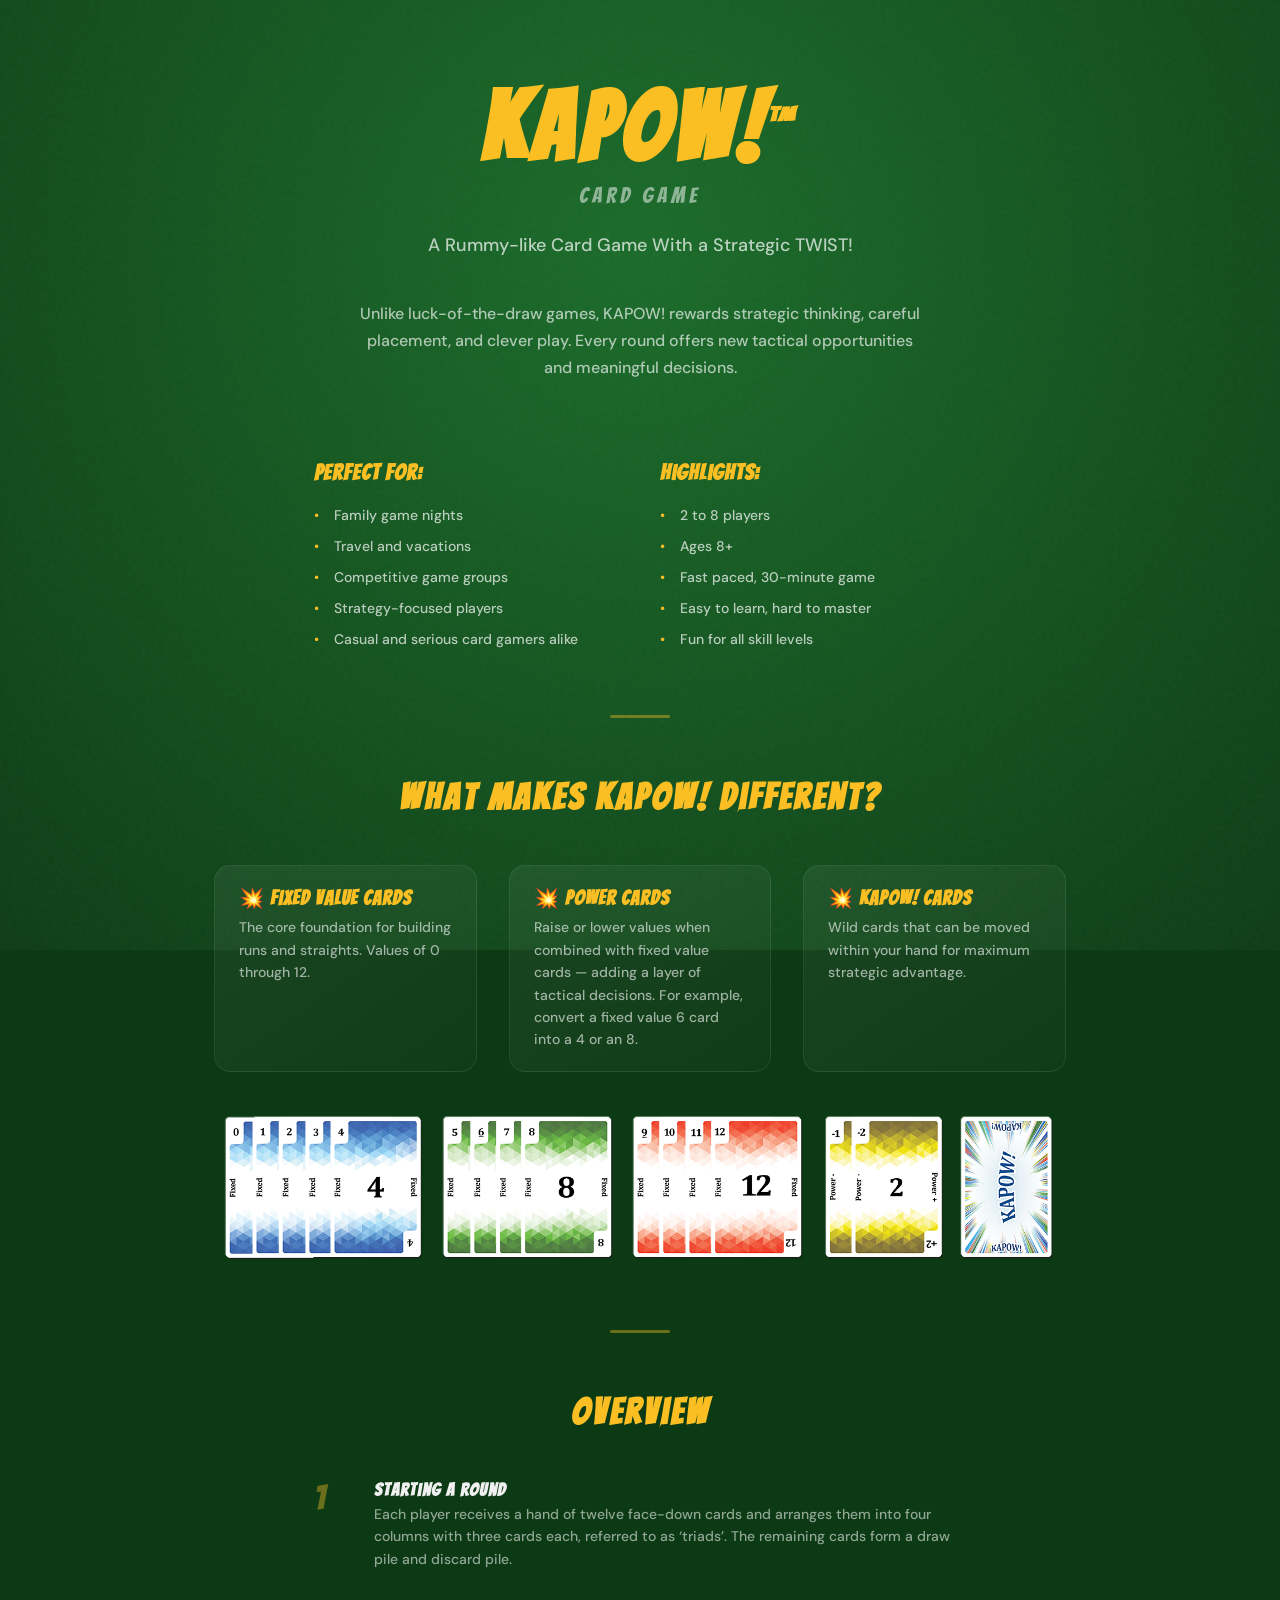
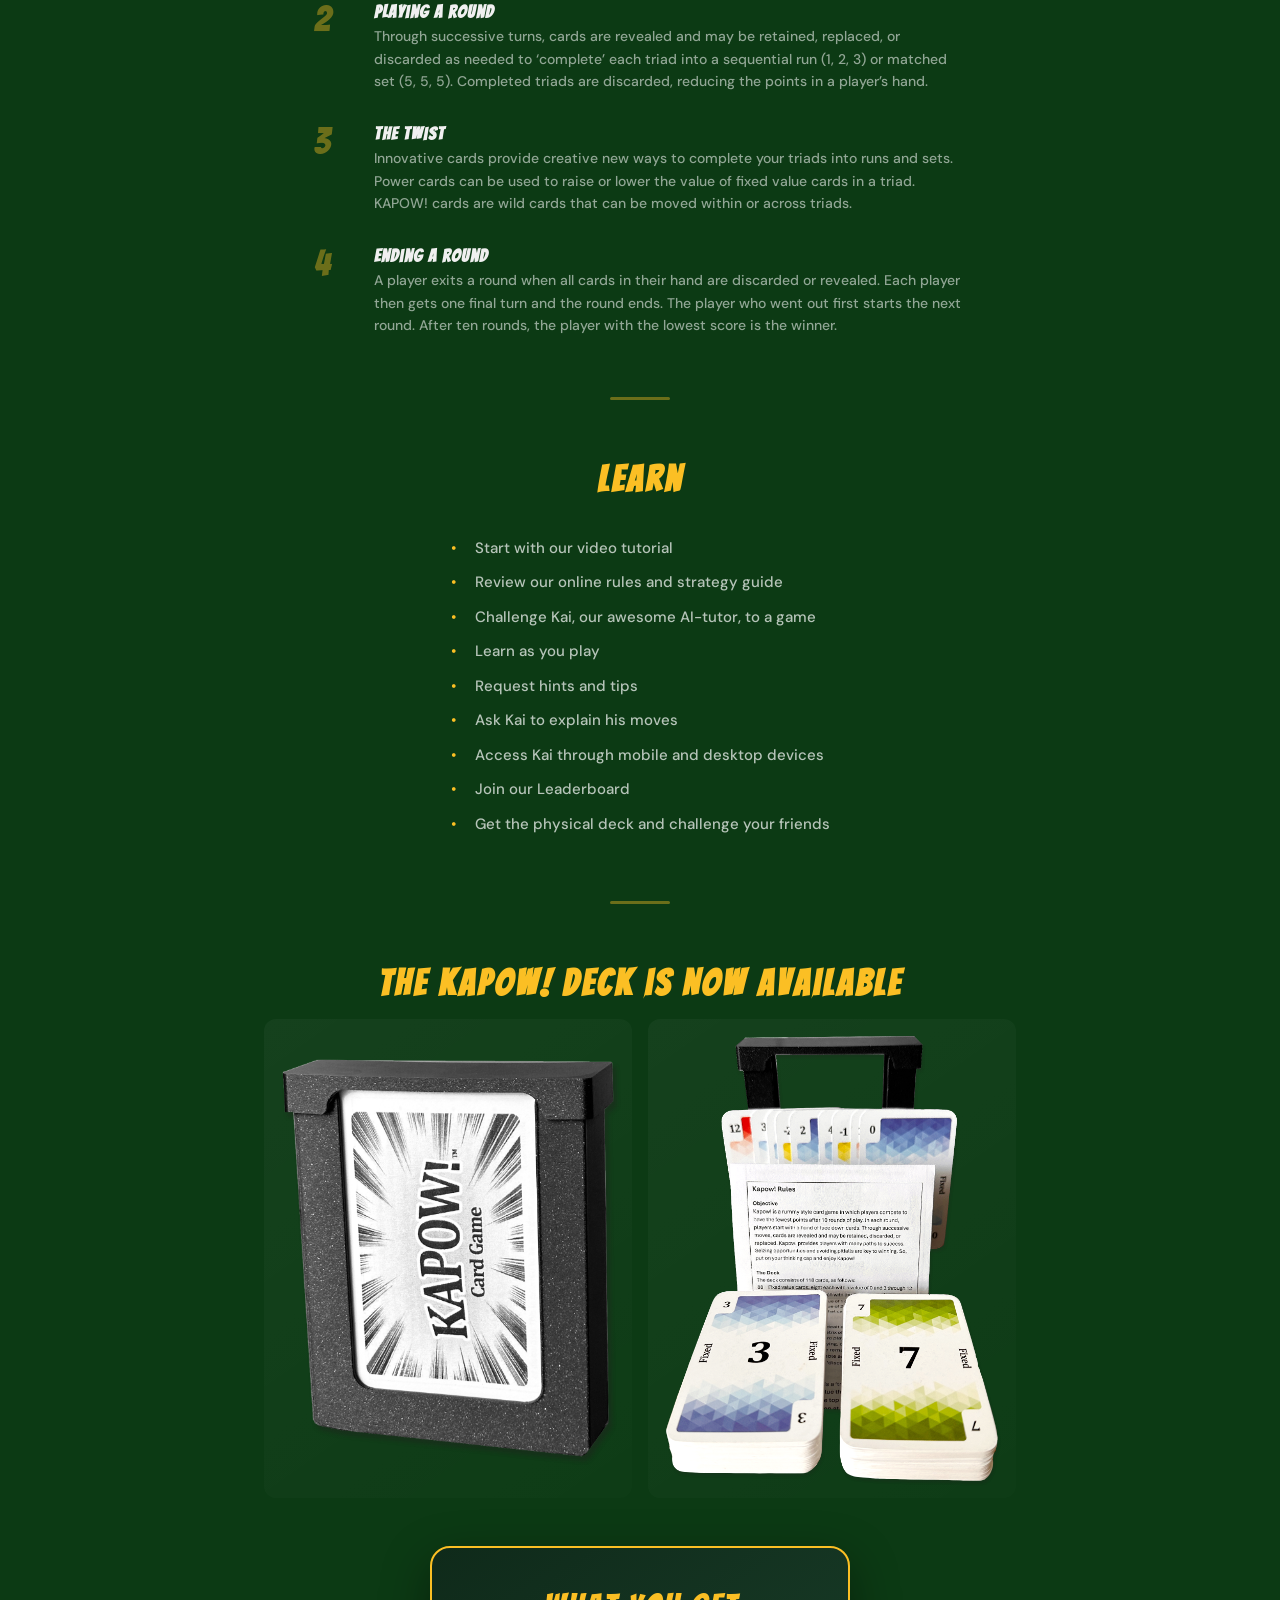
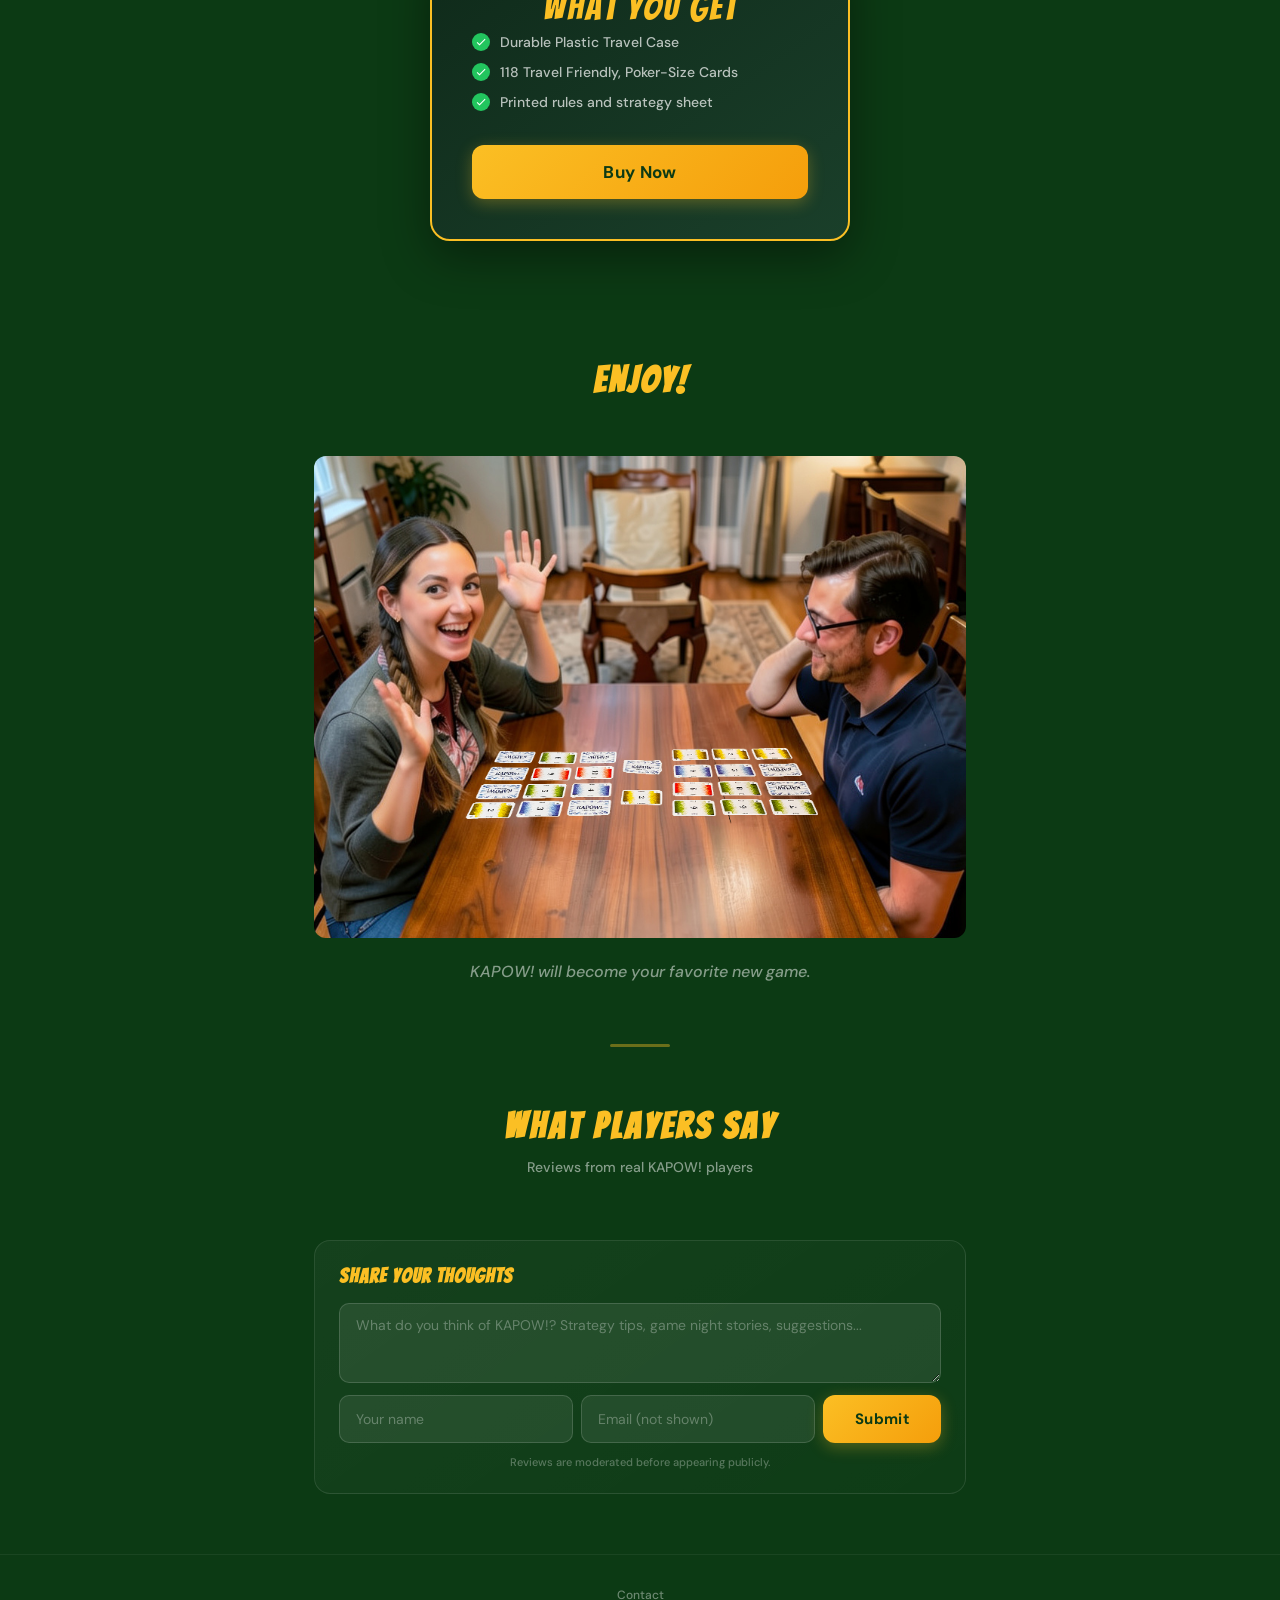
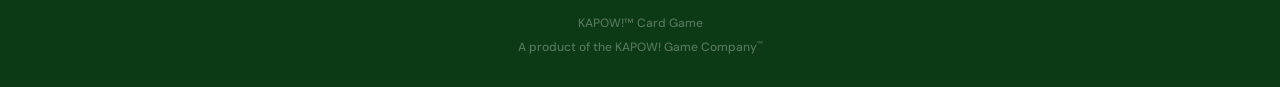
==== buy/index.html @ 752a6365 "update buy page: new content, product images, and layout Co-Authored-By: Claude Opus 4.6 <noreply@an" ====
<!DOCTYPE html>
<html lang="en">
<head>
  <meta charset="UTF-8">
  <meta name="viewport" content="width=device-width, initial-scale=1.0">
  <title>KAPOW! — Get the Card Game</title>

  <!-- Open Graph -->
  <meta property="og:title" content="KAPOW! Card Game — Get the Real Deck">
  <meta property="og:description" content="The original card game of triads, strategy, and chaos. Physical decks now available.">
  <meta property="og:type" content="website">

  <!-- Fonts (matching game) -->
  <link rel="preconnect" href="https://fonts.googleapis.com">
  <link rel="preconnect" href="https://fonts.gstatic.com" crossorigin>
  <link href="https://fonts.googleapis.com/css2?family=Bangers&family=DM+Sans:wght@400;500;600;700&display=swap" rel="stylesheet">
  <link rel="icon" href="../icons/icon.svg" type="image/svg+xml">

  <style>
    /* ---- Design Tokens (from game) ---- */
    :root {
      --color-fixed: #1a5490;
      --color-power: #d4920a;
      --color-kapow: #d63031;
      --color-card-back: #1a4f8a;

      --color-bg: #1a6b2a;
      --color-bg-dark: #0c3a14;
      --color-bg-felt: #17572a;
      --color-text: #f0f0f0;
      --color-accent: #fbbf24;
      --color-accent-glow: rgba(251, 191, 36, 0.5);
      --color-danger: #ef4444;
      --color-success: #22c55e;

      --font-display: 'Bangers', Impact, 'Arial Black', sans-serif;
      --font-body: 'DM Sans', -apple-system, BlinkMacSystemFont, sans-serif;
    }

    /* ---- Reset ---- */
    *, *::before, *::after {
      margin: 0;
      padding: 0;
      box-sizing: border-box;
    }

    /* ---- Body ---- */
    body {
      font-family: var(--font-body);
      font-weight: 500;
      background-color: var(--color-bg-dark);
      color: var(--color-text);
      -webkit-font-smoothing: antialiased;
      -moz-osx-font-smoothing: grayscale;
      overflow-x: hidden;
      min-height: 100vh;
    }

    /* Felt texture background */
    body::before {
      content: '';
      position: fixed;
      inset: -50px;
      background:
        url("data:image/svg+xml,%3Csvg viewBox='0 0 256 256' xmlns='http://www.w3.org/2000/svg'%3E%3Cfilter id='noise'%3E%3CfeTurbulence type='fractalNoise' baseFrequency='0.85' numOctaves='4' stitchTiles='stitch'/%3E%3C/filter%3E%3Crect width='100%25' height='100%25' filter='url(%23noise)' opacity='0.04'/%3E%3C/svg%3E"),
        radial-gradient(ellipse at 50% 30%, var(--color-bg) 0%, var(--color-bg-dark) 100%);
      z-index: -1;
      pointer-events: none;
    }

    /* ---- Hero ---- */
    .hero {
      text-align: center;
      padding: 80px 24px 40px;
      position: relative;
    }

    .hero-badge {
      display: inline-block;
      background: rgba(251, 191, 36, 0.15);
      border: 1px solid rgba(251, 191, 36, 0.3);
      color: var(--color-accent);
      font-size: 12px;
      font-weight: 700;
      letter-spacing: 2px;
      text-transform: uppercase;
      padding: 6px 16px;
      border-radius: 100px;
      margin-bottom: 24px;
      animation: fadeSlideIn 0.6s ease-out;
    }

    .hero h1 {
      font-family: var(--font-display);
      font-size: clamp(56px, 12vw, 96px);
      color: var(--color-accent);
      letter-spacing: 6px;
      line-height: 1;
      margin-bottom: 8px;
      text-shadow: none;
      animation: fadeSlideIn 0.6s ease-out 0.1s both;
    }

    .hero-subtitle {
      font-family: var(--font-display);
      font-size: clamp(16px, 3vw, 22px);
      color: rgba(255, 255, 255, 0.5);
      letter-spacing: 4px;
      text-transform: uppercase;
      margin-bottom: 24px;
      animation: fadeSlideIn 0.6s ease-out 0.15s both;
    }

    .hero-tagline {
      font-size: 18px;
      color: rgba(255, 255, 255, 0.7);
      max-width: 520px;
      margin: 0 auto 40px;
      line-height: 1.6;
      animation: fadeSlideIn 0.6s ease-out 0.2s both;
    }

    .hero-actions {
      display: flex;
      gap: 16px;
      justify-content: center;
      flex-wrap: wrap;
      animation: fadeSlideIn 0.6s ease-out 0.3s both;
    }

    /* ---- Buttons ---- */
    .btn {
      display: inline-flex;
      align-items: center;
      gap: 8px;
      padding: 14px 32px;
      font-family: var(--font-body);
      font-size: 15px;
      font-weight: 700;
      border: none;
      border-radius: 12px;
      cursor: pointer;
      transition: all 0.2s ease;
      text-decoration: none;
      letter-spacing: 0.3px;
    }

    .btn-primary {
      background: linear-gradient(135deg, var(--color-accent), #f59e0b);
      color: #0c3a14;
      box-shadow: 0 4px 16px rgba(251, 191, 36, 0.3);
    }

    .btn-primary:hover {
      transform: translateY(-2px);
      box-shadow: 0 8px 24px rgba(251, 191, 36, 0.4);
    }

    .btn-secondary {
      background: rgba(255, 255, 255, 0.1);
      color: var(--color-text);
      border: 1px solid rgba(255, 255, 255, 0.2);
    }

    .btn-secondary:hover {
      background: rgba(255, 255, 255, 0.15);
      border-color: rgba(255, 255, 255, 0.3);
      transform: translateY(-1px);
    }

    /* ---- Card Display ---- */
    .card-showcase {
      display: flex;
      justify-content: center;
      gap: 20px;
      padding: 40px 24px 60px;
      perspective: 800px;
      animation: fadeSlideIn 0.8s ease-out 0.4s both;
    }

    .showcase-card {
      width: 120px;
      height: 168px;
      border-radius: 12px;
      display: flex;
      flex-direction: column;
      align-items: center;
      justify-content: center;
      font-family: var(--font-display);
      box-shadow: 0 8px 32px rgba(0, 0, 0, 0.4);
      transition: transform 0.3s ease;
      position: relative;
      overflow: hidden;
    }

    .showcase-card:hover {
      transform: translateY(-8px) rotateY(5deg);
    }

    .showcase-card:nth-child(1) { animation-delay: 0.5s; }
    .showcase-card:nth-child(2) { animation-delay: 0.6s; }
    .showcase-card:nth-child(3) { animation-delay: 0.7s; }

    .showcase-card::before {
      content: '';
      position: absolute;
      inset: 0;
      border-radius: 12px;
      border: 2px solid rgba(255, 255, 255, 0.15);
      pointer-events: none;
    }

    .card-fixed {
      background: linear-gradient(145deg, #1a5490, #0e3a6a);
    }

    .card-power {
      background: linear-gradient(145deg, #d4920a, #9a6d08);
    }

    .card-kapow {
      background: linear-gradient(145deg, #d63031, #a02020);
    }

    .card-value {
      font-size: 42px;
      color: white;
      text-shadow: 0 2px 4px rgba(0, 0, 0, 0.3);
    }

    .card-label {
      font-size: 11px;
      color: rgba(255, 255, 255, 0.6);
      letter-spacing: 2px;
      text-transform: uppercase;
      margin-top: 4px;
    }

    .card-kapow .card-value {
      font-size: 22px;
      color: var(--color-accent);
      letter-spacing: 2px;
    }

    /* ---- Section Divider ---- */
    .divider {
      width: 60px;
      height: 3px;
      background: var(--color-accent);
      margin: 0 auto;
      border-radius: 2px;
      opacity: 0.4;
    }

    /* ---- Features ---- */
    .features {
      max-width: 900px;
      margin: 0 auto;
      padding: 60px 24px;
    }

    .features h2 {
      font-family: var(--font-display);
      font-size: 36px;
      color: var(--color-accent);
      text-align: center;
      letter-spacing: 3px;
      margin-bottom: 48px;
    }

    .features-grid {
      display: grid;
      grid-template-columns: repeat(auto-fit, minmax(240px, 1fr));
      gap: 32px;
    }

    .feature-card {
      background: linear-gradient(145deg, rgba(255, 255, 255, 0.06), rgba(255, 255, 255, 0.02));
      border: 1px solid rgba(255, 255, 255, 0.08);
      border-radius: 16px;
      padding: 28px;
      transition: all 0.3s ease;
    }

    .feature-card:hover {
      background: linear-gradient(145deg, rgba(255, 255, 255, 0.09), rgba(255, 255, 255, 0.04));
      border-color: rgba(251, 191, 36, 0.2);
      transform: translateY(-4px);
    }

    .feature-icon {
      font-size: 32px;
      margin-bottom: 16px;
      display: block;
    }

    .feature-card h3 {
      font-family: var(--font-display);
      font-size: 20px;
      color: var(--color-accent);
      letter-spacing: 1px;
      margin-bottom: 8px;
    }

    .feature-card p {
      font-size: 14px;
      color: rgba(255, 255, 255, 0.6);
      line-height: 1.6;
    }

    /* ---- Product Section ---- */
    .product {
      max-width: 800px;
      margin: 0 auto;
      padding: 60px 24px;
      text-align: center;
    }

    .product h2 {
      font-family: var(--font-display);
      font-size: 36px;
      color: var(--color-accent);
      letter-spacing: 3px;
      margin-bottom: 16px;
    }

    .product-description {
      font-size: 16px;
      color: rgba(255, 255, 255, 0.65);
      line-height: 1.7;
      max-width: 560px;
      margin: 0 auto 40px;
    }

    /* Photo placeholder grid */
    .photo-grid {
      display: grid;
      grid-template-columns: repeat(2, 1fr);
      gap: 16px;
      margin-bottom: 48px;
    }

    .photo-slot {
      background: linear-gradient(145deg, rgba(255, 255, 255, 0.04), rgba(255, 255, 255, 0.01));
      border-radius: 12px;
      display: flex;
      flex-direction: column;
      align-items: center;
      justify-content: center;
      color: rgba(255, 255, 255, 0.2);
      font-size: 13px;
      gap: 8px;
    }

    .photo-slot.has-image {
      border: none;
      overflow: hidden;
    }

    .photo-slot.has-image img {
      width: 100%;
      height: auto;
      object-fit: contain;
    }

    .photo-slot svg {
      width: 32px;
      height: 32px;
      opacity: 0.3;
    }

    /* Price block */
    .price-block {
      background: linear-gradient(145deg, #0f2a1a, #1a3f2a);
      border: 2px solid var(--color-accent);
      border-radius: 20px;
      padding: 40px;
      max-width: 420px;
      margin: 0 auto;
      box-shadow: 0 16px 48px rgba(0, 0, 0, 0.4);
    }

    .price-amount {
      font-family: var(--font-display);
      font-size: 36px;
      color: var(--color-accent);
      letter-spacing: 2px;
    }

    .price-shipping {
      font-size: 14px;
      color: rgba(255, 255, 255, 0.5);
      margin-top: 4px;
      margin-bottom: 24px;
    }

    .price-includes {
      text-align: left;
      margin-bottom: 28px;
    }

    .price-includes li {
      font-size: 14px;
      color: rgba(255, 255, 255, 0.7);
      padding: 6px 0;
      list-style: none;
      display: flex;
      align-items: center;
      gap: 10px;
    }

    .price-includes li::before {
      content: '';
      display: inline-block;
      width: 18px;
      height: 18px;
      background: var(--color-success);
      border-radius: 50%;
      flex-shrink: 0;
      background-image: url("data:image/svg+xml,%3Csvg xmlns='http://www.w3.org/2000/svg' viewBox='0 0 24 24' fill='white'%3E%3Cpath d='M9 16.17L4.83 12l-1.42 1.41L9 19 21 7l-1.41-1.41z'/%3E%3C/svg%3E");
      background-size: 12px;
      background-repeat: no-repeat;
      background-position: center;
    }

    .btn-buy {
      width: 100%;
      justify-content: center;
      font-size: 17px;
      padding: 16px 32px;
    }

    /* ---- How to Play ---- */
    .how-to-play {
      max-width: 700px;
      margin: 0 auto;
      padding: 60px 24px;
      text-align: center;
    }

    .how-to-play h2 {
      font-family: var(--font-display);
      font-size: 36px;
      color: var(--color-accent);
      letter-spacing: 3px;
      margin-bottom: 48px;
    }

    .steps {
      display: flex;
      flex-direction: column;
      gap: 32px;
      text-align: left;
    }

    .step {
      display: flex;
      gap: 20px;
      align-items: flex-start;
    }

    .step-number {
      font-family: var(--font-display);
      font-size: 36px;
      color: var(--color-accent);
      opacity: 0.4;
      line-height: 1;
      flex-shrink: 0;
      width: 40px;
    }

    .step h3 {
      font-family: var(--font-display);
      font-size: 18px;
      color: var(--color-text);
      letter-spacing: 1px;
      margin-bottom: 4px;
    }

    .step p {
      font-size: 14px;
      color: rgba(255, 255, 255, 0.55);
      line-height: 1.6;
    }

    /* ---- Reviews / Community ---- */
    .reviews {
      max-width: 700px;
      margin: 0 auto;
      padding: 60px 24px;
    }

    .reviews h2 {
      font-family: var(--font-display);
      font-size: 36px;
      color: var(--color-accent);
      text-align: center;
      letter-spacing: 3px;
      margin-bottom: 12px;
    }

    .reviews-subtitle {
      text-align: center;
      font-size: 14px;
      color: rgba(255, 255, 255, 0.5);
      margin-bottom: 32px;
    }

    .reviews-list {
      display: flex;
      flex-direction: column;
      gap: 16px;
      margin-bottom: 32px;
    }

    .review-card {
      background: linear-gradient(145deg, rgba(255, 255, 255, 0.06), rgba(255, 255, 255, 0.02));
      border: 1px solid rgba(255, 255, 255, 0.08);
      border-radius: 14px;
      padding: 20px 24px;
    }

    .review-card .review-text {
      font-size: 15px;
      color: rgba(255, 255, 255, 0.75);
      line-height: 1.6;
      margin-bottom: 8px;
      font-style: italic;
    }

    .review-card .review-author {
      font-size: 13px;
      color: var(--color-accent);
      font-weight: 600;
    }

    .review-empty {
      text-align: center;
      padding: 24px;
      font-size: 14px;
      color: rgba(255, 255, 255, 0.35);
    }

    .review-form {
      background: linear-gradient(145deg, rgba(255, 255, 255, 0.04), rgba(255, 255, 255, 0.01));
      border: 1px solid rgba(255, 255, 255, 0.1);
      border-radius: 16px;
      padding: 24px;
    }

    .review-form h3 {
      font-family: var(--font-display);
      font-size: 20px;
      color: var(--color-accent);
      letter-spacing: 1px;
      margin-bottom: 16px;
    }

    .review-form textarea {
      display: block;
      width: 100%;
      padding: 12px 16px;
      font-family: var(--font-body);
      font-size: 14px;
      background: rgba(255, 255, 255, 0.08);
      border: 1px solid rgba(255, 255, 255, 0.15);
      border-radius: 10px;
      color: white;
      outline: none;
      resize: vertical;
      min-height: 80px;
      margin-bottom: 12px;
      transition: all 0.2s ease;
    }

    .review-form textarea::placeholder {
      color: rgba(255, 255, 255, 0.3);
    }

    .review-form textarea:focus {
      border-color: var(--color-accent);
      background: rgba(255, 255, 255, 0.12);
      box-shadow: 0 0 0 3px var(--color-accent-glow);
    }

    .review-form-row {
      display: flex;
      gap: 8px;
    }

    .review-form-row input {
      flex: 1;
      padding: 12px 16px;
      font-family: var(--font-body);
      font-size: 14px;
      background: rgba(255, 255, 255, 0.08);
      border: 1px solid rgba(255, 255, 255, 0.15);
      border-radius: 10px;
      color: white;
      outline: none;
      transition: all 0.2s ease;
    }

    .review-form-row input::placeholder {
      color: rgba(255, 255, 255, 0.3);
    }

    .review-form-row input:focus {
      border-color: var(--color-accent);
      background: rgba(255, 255, 255, 0.12);
      box-shadow: 0 0 0 3px var(--color-accent-glow);
    }

    .review-thanks {
      display: none;
      text-align: center;
      padding: 16px;
      color: var(--color-success);
      font-weight: 600;
    }

    .review-note {
      font-size: 11px;
      color: rgba(255, 255, 255, 0.3);
      text-align: center;
      margin-top: 12px;
    }

    /* ---- Email Capture (pre-Stripe fallback) ---- */
    .email-capture {
      max-width: 500px;
      margin: 0 auto;
      padding: 40px 24px 80px;
      text-align: center;
    }

    .email-capture p {
      font-size: 14px;
      color: rgba(255, 255, 255, 0.5);
      margin-bottom: 16px;
    }

    .email-form {
      display: flex;
      gap: 8px;
    }

    .email-form input {
      flex: 1;
      padding: 12px 16px;
      font-family: var(--font-body);
      font-size: 15px;
      background: rgba(255, 255, 255, 0.08);
      border: 1px solid rgba(255, 255, 255, 0.15);
      border-radius: 10px;
      color: white;
      outline: none;
      transition: all 0.2s ease;
    }

    .email-form input::placeholder {
      color: rgba(255, 255, 255, 0.3);
    }

    .email-form input:focus {
      border-color: var(--color-accent);
      background: rgba(255, 255, 255, 0.12);
      box-shadow: 0 0 0 3px var(--color-accent-glow);
    }

    .email-thanks {
      display: none;
      color: var(--color-success);
      font-weight: 600;
      margin-top: 12px;
    }

    /* ---- Footer ---- */
    .page-footer {
      text-align: center;
      padding: 32px 24px;
      border-top: 1px solid rgba(255, 255, 255, 0.06);
      font-size: 12px;
      color: rgba(255, 255, 255, 0.3);
    }

    .page-footer a {
      color: rgba(255, 255, 255, 0.4);
      text-decoration: none;
      transition: color 0.2s;
    }

    .page-footer a:hover {
      color: var(--color-accent);
    }

    .footer-links {
      display: flex;
      gap: 24px;
      justify-content: center;
      margin-bottom: 12px;
    }

    /* ---- Info Columns (Perfect for / Highlights) ---- */
    .info-columns {
      max-width: 700px;
      margin: 0 auto;
      padding: 40px 24px 60px;
      display: grid;
      grid-template-columns: 1fr 1fr;
      gap: 40px;
    }

    .info-col h3 {
      font-family: var(--font-display);
      font-size: 22px;
      color: var(--color-accent);
      letter-spacing: 1px;
      margin-bottom: 16px;
    }

    .info-col ul {
      list-style: none;
    }

    .info-col li {
      font-size: 14px;
      color: rgba(255, 255, 255, 0.7);
      padding: 5px 0;
      padding-left: 20px;
      position: relative;
      line-height: 1.5;
    }

    .info-col li::before {
      content: '\2022';
      color: var(--color-accent);
      position: absolute;
      left: 0;
    }

    /* ---- Card Types (What Makes KAPOW! Different) ---- */
    .card-types {
      max-width: 900px;
      margin: 0 auto;
      padding: 60px 24px;
      text-align: center;
    }

    .card-types h2 {
      font-family: var(--font-display);
      font-size: 36px;
      color: var(--color-accent);
      letter-spacing: 3px;
      margin-bottom: 48px;
    }

    .card-types-grid {
      display: grid;
      grid-template-columns: repeat(auto-fit, minmax(240px, 1fr));
      gap: 32px;
    }

    .card-type-card {
      background: linear-gradient(145deg, rgba(255, 255, 255, 0.06), rgba(255, 255, 255, 0.02));
      border: 1px solid rgba(255, 255, 255, 0.08);
      border-radius: 16px;
      padding: 20px 24px;
      text-align: left;
    }

    .card-type-card h3 {
      font-family: var(--font-display);
      font-size: 20px;
      color: var(--color-accent);
      letter-spacing: 1px;
      margin-bottom: 6px;
    }

    .card-type-card p {
      font-size: 14px;
      color: rgba(255, 255, 255, 0.6);
      line-height: 1.6;
    }

    /* ---- Learn Section ---- */
    .learn {
      max-width: 700px;
      margin: 0 auto;
      padding: 60px 24px;
      text-align: center;
    }

    .learn h2 {
      font-family: var(--font-display);
      font-size: 36px;
      color: var(--color-accent);
      letter-spacing: 3px;
      margin-bottom: 32px;
    }

    .learn ul {
      list-style: none;
      display: inline-block;
      text-align: left;
    }

    .learn li {
      font-size: 15px;
      color: rgba(255, 255, 255, 0.7);
      padding: 6px 0;
      padding-left: 24px;
      position: relative;
      line-height: 1.5;
    }

    .learn li::before {
      content: '\2022';
      color: var(--color-accent);
      position: absolute;
      left: 0;
    }

    /* ---- Enjoy Section ---- */
    .enjoy {
      max-width: 700px;
      margin: 0 auto;
      padding: 60px 24px;
      text-align: center;
    }

    .enjoy h2 {
      font-family: var(--font-display);
      font-size: 36px;
      color: var(--color-accent);
      letter-spacing: 3px;
      margin-bottom: 16px;
    }

    .enjoy p {
      font-size: 18px;
      color: rgba(255, 255, 255, 0.7);
      line-height: 1.6;
    }

    /* ---- Animations ---- */
    @keyframes fadeSlideIn {
      from {
        opacity: 0;
        transform: translateY(20px);
      }
      to {
        opacity: 1;
        transform: translateY(0);
      }
    }

    /* ---- Responsive ---- */
    @media (max-width: 600px) {
      .hero {
        padding: 60px 20px 40px;
      }

      .card-showcase {
        gap: 12px;
      }

      .showcase-card {
        width: 90px;
        height: 126px;
      }

      .card-value {
        font-size: 32px;
      }

      .card-kapow .card-value {
        font-size: 18px;
      }

      .card-label {
        font-size: 9px;
      }

      .photo-grid {
        grid-template-columns: 1fr;
        gap: 12px;
      }

      .email-form {
        flex-direction: column;
      }

      .info-columns {
        grid-template-columns: 1fr;
        gap: 24px;
      }

      .card-types-grid {
        grid-template-columns: 1fr;
        gap: 20px;
      }

      .features-grid {
        grid-template-columns: 1fr;
        gap: 20px;
      }

      .hero-actions {
        flex-direction: column;
        align-items: center;
      }

      .btn {
        width: 100%;
        justify-content: center;
      }
    }
  </style>
</head>
<body>

  <!-- Hero -->
  <section class="hero">
    <h1>KAPOW!<sup style="font-size:0.3em; vertical-align:super;">&trade;</sup></h1>
    <div class="hero-subtitle">Card Game</div>
    <p class="hero-tagline">A Rummy-like Card Game With a Strategic TWIST!</p>
    <p class="hero-description" style="font-size:16px; color:rgba(255,255,255,0.65); max-width:560px; margin:0 auto 0; line-height:1.7; animation:fadeSlideIn 0.6s ease-out 0.25s both;">Unlike luck-of-the-draw games, KAPOW! rewards strategic thinking, careful placement, and clever play. Every round offers new tactical opportunities and meaningful decisions.</p>
  </section>

  <!-- Perfect For & Highlights -->
  <section class="info-columns">
    <div class="info-col">
      <h3>Perfect for:</h3>
      <ul>
        <li>Family game nights</li>
        <li>Travel and vacations</li>
        <li>Competitive game groups</li>
        <li>Strategy-focused players</li>
        <li>Casual and serious card gamers alike</li>
      </ul>
    </div>
    <div class="info-col">
      <h3>Highlights:</h3>
      <ul>
        <li>2 to 8 players</li>
        <li>Ages 8+</li>
        <li>Fast paced, 30-minute game</li>
        <li>Easy to learn, hard to master</li>
        <li>Fun for all skill levels</li>
      </ul>
    </div>
  </section>

  <div class="divider"></div>

  <!-- What Makes KAPOW! Different -->
  <section class="card-types">
    <h2>What Makes KAPOW! Different?</h2>
    <div class="card-types-grid">
      <div class="card-type-card">
        <h3>&#x1F4A5; Fixed Value Cards</h3>
        <p>The core foundation for building runs and straights. Values of 0 through 12.</p>
      </div>
      <div class="card-type-card">
        <h3>&#x1F4A5; Power Cards</h3>
        <p>Raise or lower values when combined with fixed value cards &mdash; adding a layer of tactical decisions. For example, convert a fixed value 6 card into a 4 or an 8.</p>
      </div>
      <div class="card-type-card">
        <h3>&#x1F4A5; KAPOW! Cards</h3>
        <p>Wild cards that can be moved within your hand for maximum strategic advantage.</p>
      </div>
    </div>
    <img src="images/Full Deck - Flat.png" alt="KAPOW! full card deck layout" style="width:100%; max-width:900px; margin-top:40px; border-radius:12px;">
  </section>

  <div class="divider"></div>

  <!-- Overview -->
  <section class="how-to-play">
    <h2>Overview</h2>
    <div class="steps">
      <div class="step">
        <span class="step-number">1</span>
        <div>
          <h3>Starting a Round</h3>
          <p>Each player receives a hand of twelve face-down cards and arranges them into four columns with three cards each, referred to as &lsquo;triads&rsquo;. The remaining cards form a draw pile and discard pile.</p>
        </div>
      </div>
      <div class="step">
        <span class="step-number">2</span>
        <div>
          <h3>Playing a Round</h3>
          <p>Through successive turns, cards are revealed and may be retained, replaced, or discarded as needed to &lsquo;complete&rsquo; each triad into a sequential run (1, 2, 3) or matched set (5, 5, 5). Completed triads are discarded, reducing the points in a player&rsquo;s hand.</p>
        </div>
      </div>
      <div class="step">
        <span class="step-number">3</span>
        <div>
          <h3>The Twist</h3>
          <p>Innovative cards provide creative new ways to complete your triads into runs and sets. Power cards can be used to raise or lower the value of fixed value cards in a triad. KAPOW! cards are wild cards that can be moved within or across triads.</p>
        </div>
      </div>
      <div class="step">
        <span class="step-number">4</span>
        <div>
          <h3>Ending a Round</h3>
          <p>A player exits a round when all cards in their hand are discarded or revealed. Each player then gets one final turn and the round ends. The player who went out first starts the next round. After ten rounds, the player with the lowest score is the winner.</p>
        </div>
      </div>
    </div>
  </section>

  <div class="divider"></div>

  <!-- Learn -->
  <section class="learn">
    <h2>Learn</h2>
    <ul>
      <li>Start with our video tutorial</li>
      <li>Review our online rules and strategy guide</li>
      <li>Challenge Kai, our awesome AI-tutor, to a game</li>
      <li>Learn as you play</li>
      <li>Request hints and tips</li>
      <li>Ask Kai to explain his moves</li>
      <li>Access Kai through mobile and desktop devices</li>
      <li>Join our Leaderboard</li>
      <li>Get the physical deck and challenge your friends</li>
    </ul>
  </section>

  <div class="divider"></div>

  <!-- Product / Buy -->
  <section class="product" id="buy">
    <h2>The KAPOW! Deck is Now Available</h2>
    <div class="photo-grid" id="product-photos">
      <div class="photo-slot has-image">
        <img src="images/The Case.png" alt="KAPOW! travel case">
      </div>
      <div class="photo-slot has-image">
        <img src="images/Product Set.png" alt="KAPOW! deck, rules, and case">
      </div>
    </div>

    <!-- Price + Buy -->
    <div class="price-block" id="price-block">
      <div class="price-amount" id="price-display">What You Get</div>
      <ul class="price-includes">
        <li>Durable Plastic Travel Case</li>
        <li>118 Travel Friendly, Poker-Size Cards</li>
        <li>Printed rules and strategy sheet</li>
      </ul>
      <!-- Buy button — mode switches between email capture and Stripe -->
      <a href="#" class="btn btn-primary btn-buy" id="buy-btn" onclick="handleBuy(event)">
        Buy Now
      </a>
    </div>
  </section>

  <!-- Enjoy -->
  <section class="enjoy">
    <h2>ENJOY!</h2>
    <img src="images/Table Game.jpg" alt="Two players enjoying KAPOW!" style="width:100%; max-width:700px; margin-top:40px; border-radius:12px;">
    <p style="margin-top:16px; font-size:16px; color:rgba(255,255,255,0.5); font-style:italic;">KAPOW! will become your favorite new game.</p>
  </section>

  <div class="divider"></div>

  <!-- Reviews & Feedback (moderated) -->
  <section class="reviews" id="reviews">
    <h2>What Players Say</h2>
    <p class="reviews-subtitle">Reviews from real KAPOW! players</p>

    <!-- Approved reviews load here -->
    <div class="reviews-list" id="reviews-list">
    </div>

    <!-- Submit a review -->
    <div class="review-form">
      <h3>Share Your Thoughts</h3>
      <form id="review-submit-form" onsubmit="submitReview(event)">
        <textarea id="review-text" placeholder="What do you think of KAPOW!? Strategy tips, game night stories, suggestions..." maxlength="500" required></textarea>
        <div class="review-form-row">
          <input type="text" id="review-name" placeholder="Your name" maxlength="30" required>
          <input type="email" id="review-email" placeholder="Email (not shown)" required>
          <button type="submit" class="btn btn-primary" style="flex-shrink:0;">Submit</button>
        </div>
      </form>
      <div class="review-thanks" id="review-thanks">Thanks! Your review will appear after approval.</div>
      <p class="review-note">Reviews are moderated before appearing publicly.</p>
    </div>
  </section>


  <!-- Footer -->
  <footer class="page-footer">
    <div class="footer-links" style="justify-content:center;">
      <a href="mailto:feedback@kapowcardgame.com">Contact</a>
    </div>
    <p>KAPOW!&trade; Card Game</p>
    <p style="margin-top:8px;">A product of the KAPOW! Game Company<sup style="font-size:0.6em;">&trade;</sup></p>
  </footer>

  <script>
    // ========================================
    // KAPOW! Buy Page — Purchase Mode Toggle
    // ========================================

    // Toggle this to switch between email capture and Stripe checkout.
    // 'email' = pre-launch (notify me)
    // 'stripe' = live sales (redirect to Stripe Payment Link)
    const KAPOW_BUY_MODE = 'email';

    // Set this to the Stripe Payment Link URL when ready
    const STRIPE_CHECKOUT_URL = '';

    // Set price (updated from Stripe or manually)
    const DECK_PRICE = 'What You Get';

    function handleBuy(e) {
      e.preventDefault();

      if (KAPOW_BUY_MODE === 'stripe' && STRIPE_CHECKOUT_URL) {
        // Live mode — redirect to Stripe checkout
        window.location.href = STRIPE_CHECKOUT_URL;
      } else {
        // Pre-launch mode — scroll to email capture
        document.getElementById('email-section').scrollIntoView({ behavior: 'smooth' });
        setTimeout(() => {
          document.querySelector('#email-form input[type="email"]').focus();
        }, 500);
      }
    }

    function handleEmailSubmit() {
      setTimeout(() => {
        document.getElementById('email-form').style.display = 'none';
        document.getElementById('email-thanks').style.display = 'block';
      }, 300);
    }

    // Update UI based on mode
    (function initBuyPage() {
      const buyBtn = document.getElementById('buy-btn');
      const emailSection = document.getElementById('email-section');

      if (KAPOW_BUY_MODE === 'stripe' && STRIPE_CHECKOUT_URL) {
        // Stripe mode — buy button goes to checkout, hide email section
        buyBtn.textContent = 'Buy Now';
        buyBtn.href = STRIPE_CHECKOUT_URL;
        emailSection.style.display = 'none';
      } else {
        // Email mode — buy button scrolls to email capture
        buyBtn.textContent = 'Buy Now';
        emailSection.style.display = 'block';
      }

      // Update price display
      document.getElementById('price-display').textContent = DECK_PRICE;
    })();

    // ========================================
    // Reviews — Moderated Public Feedback
    // ========================================
    // Reviews are submitted via Google Form.
    // Approved reviews are served via a Google Apps Script API.
    // To set up: create a Google Sheet with columns: timestamp, name, text, approved
    // Publish an Apps Script web app that returns rows where approved=TRUE as JSON.

    // Set this to your Apps Script URL that returns approved reviews
    const REVIEWS_API = '';

    // Set this to the Google Form action URL for review submissions
    const REVIEWS_FORM_URL = '';
    // Field IDs for the Google Form (update these after creating the form)
    const REVIEWS_FIELD_NAME = 'entry.XXXXXXX';
    const REVIEWS_FIELD_EMAIL = 'entry.XXXXXXX';
    const REVIEWS_FIELD_TEXT = 'entry.XXXXXXX';

    function loadReviews() {
      if (!REVIEWS_API) return; // Not configured yet
      fetch(REVIEWS_API)
        .then(r => r.json())
        .then(reviews => {
          if (!reviews.length) return;
          const list = document.getElementById('reviews-list');
          const empty = document.getElementById('reviews-empty');
          if (empty) empty.style.display = 'none';
          let html = '';
          reviews.forEach(r => {
            html += '<div class="review-card"><p class="review-text">"' +
              escapeHtml(r.text) + '"</p><span class="review-author">' +
              escapeHtml(r.name) + '</span></div>';
          });
          list.innerHTML = html;
        })
        .catch(() => {}); // Fail silently
    }

    function submitReview(e) {
      e.preventDefault();
      const name = document.getElementById('review-name').value.trim();
      const email = document.getElementById('review-email').value.trim();
      const text = document.getElementById('review-text').value.trim();
      if (!name || !email || !text) return;

      if (REVIEWS_FORM_URL) {
        // Submit to Google Form
        const formData = new FormData();
        formData.append(REVIEWS_FIELD_NAME, name);
        formData.append(REVIEWS_FIELD_EMAIL, email);
        formData.append(REVIEWS_FIELD_TEXT, text);
        fetch(REVIEWS_FORM_URL, { method: 'POST', body: formData, mode: 'no-cors' });
      }

      // Show thank you
      document.getElementById('review-submit-form').style.display = 'none';
      document.getElementById('review-thanks').style.display = 'block';
    }

    function escapeHtml(str) {
      const div = document.createElement('div');
      div.textContent = str;
      return div.innerHTML;
    }

    // Load approved reviews on page load
    loadReviews();
  </script>

</body>
</html>
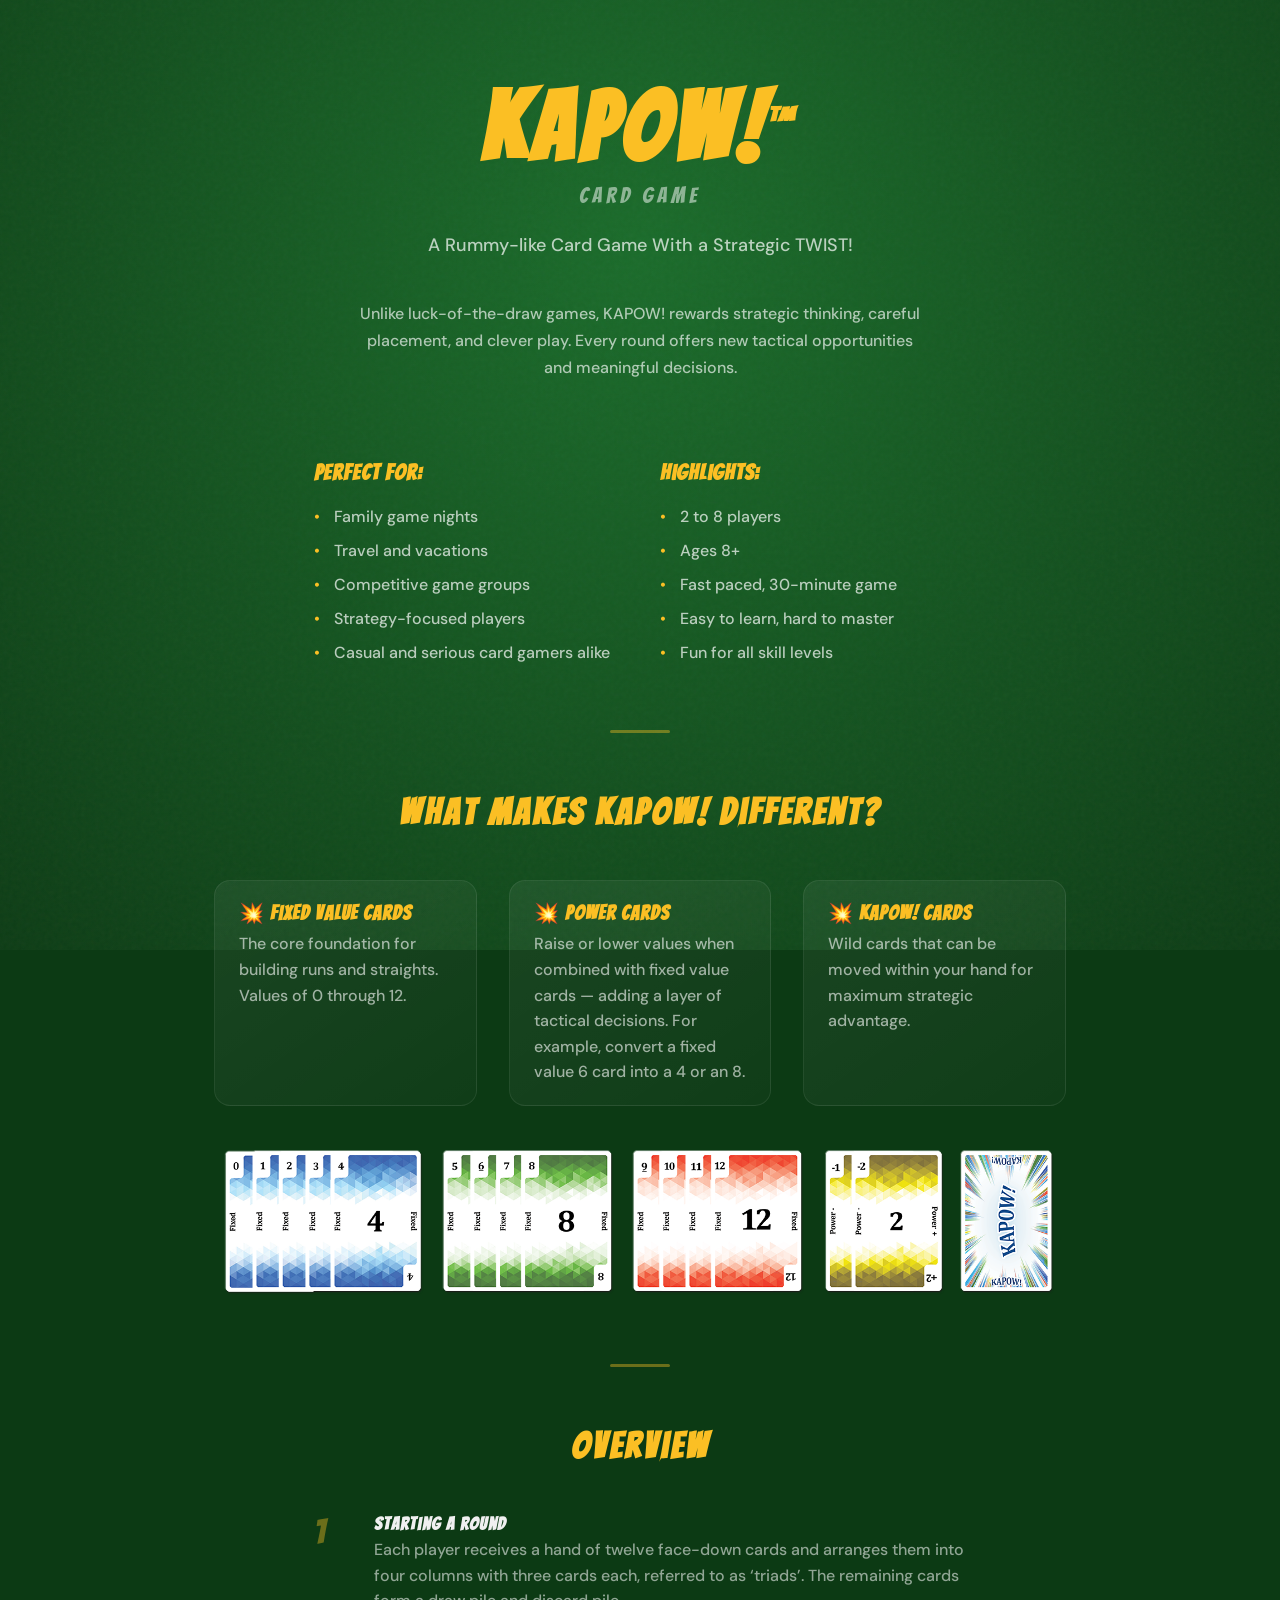
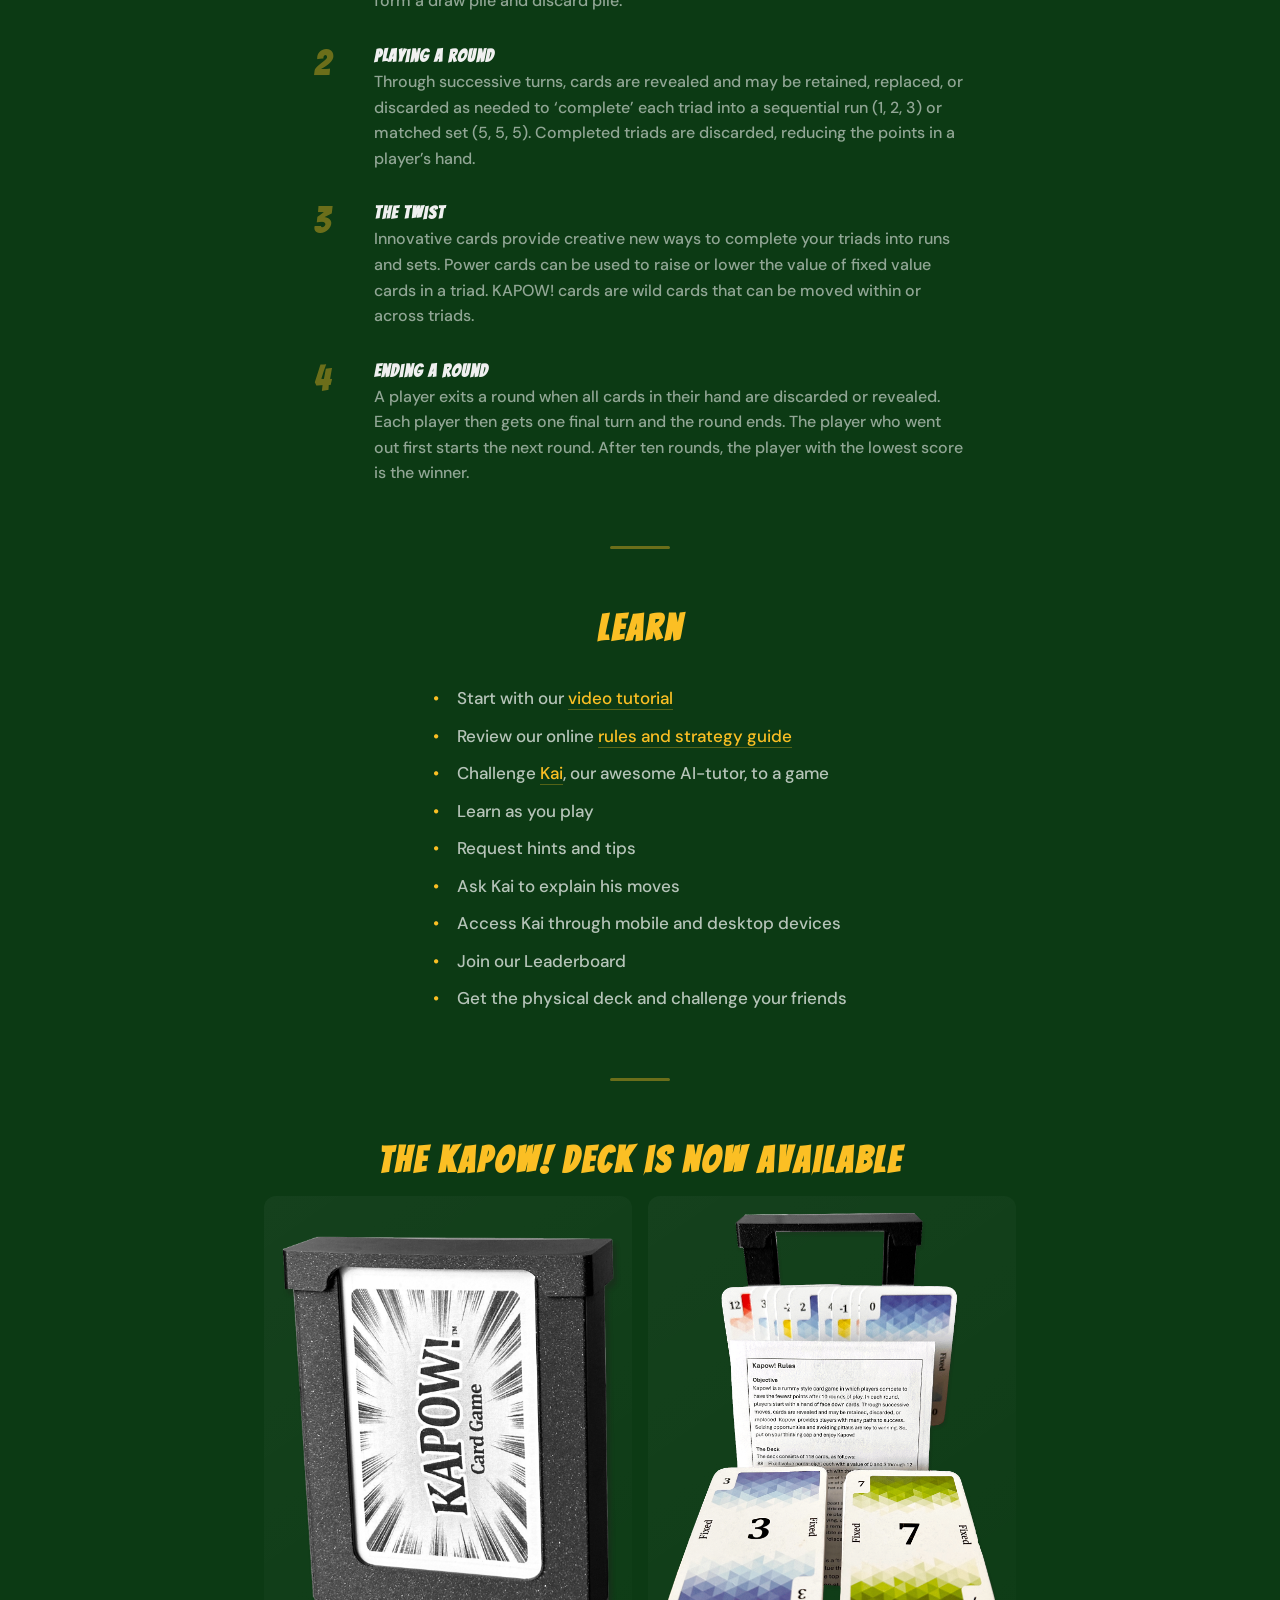
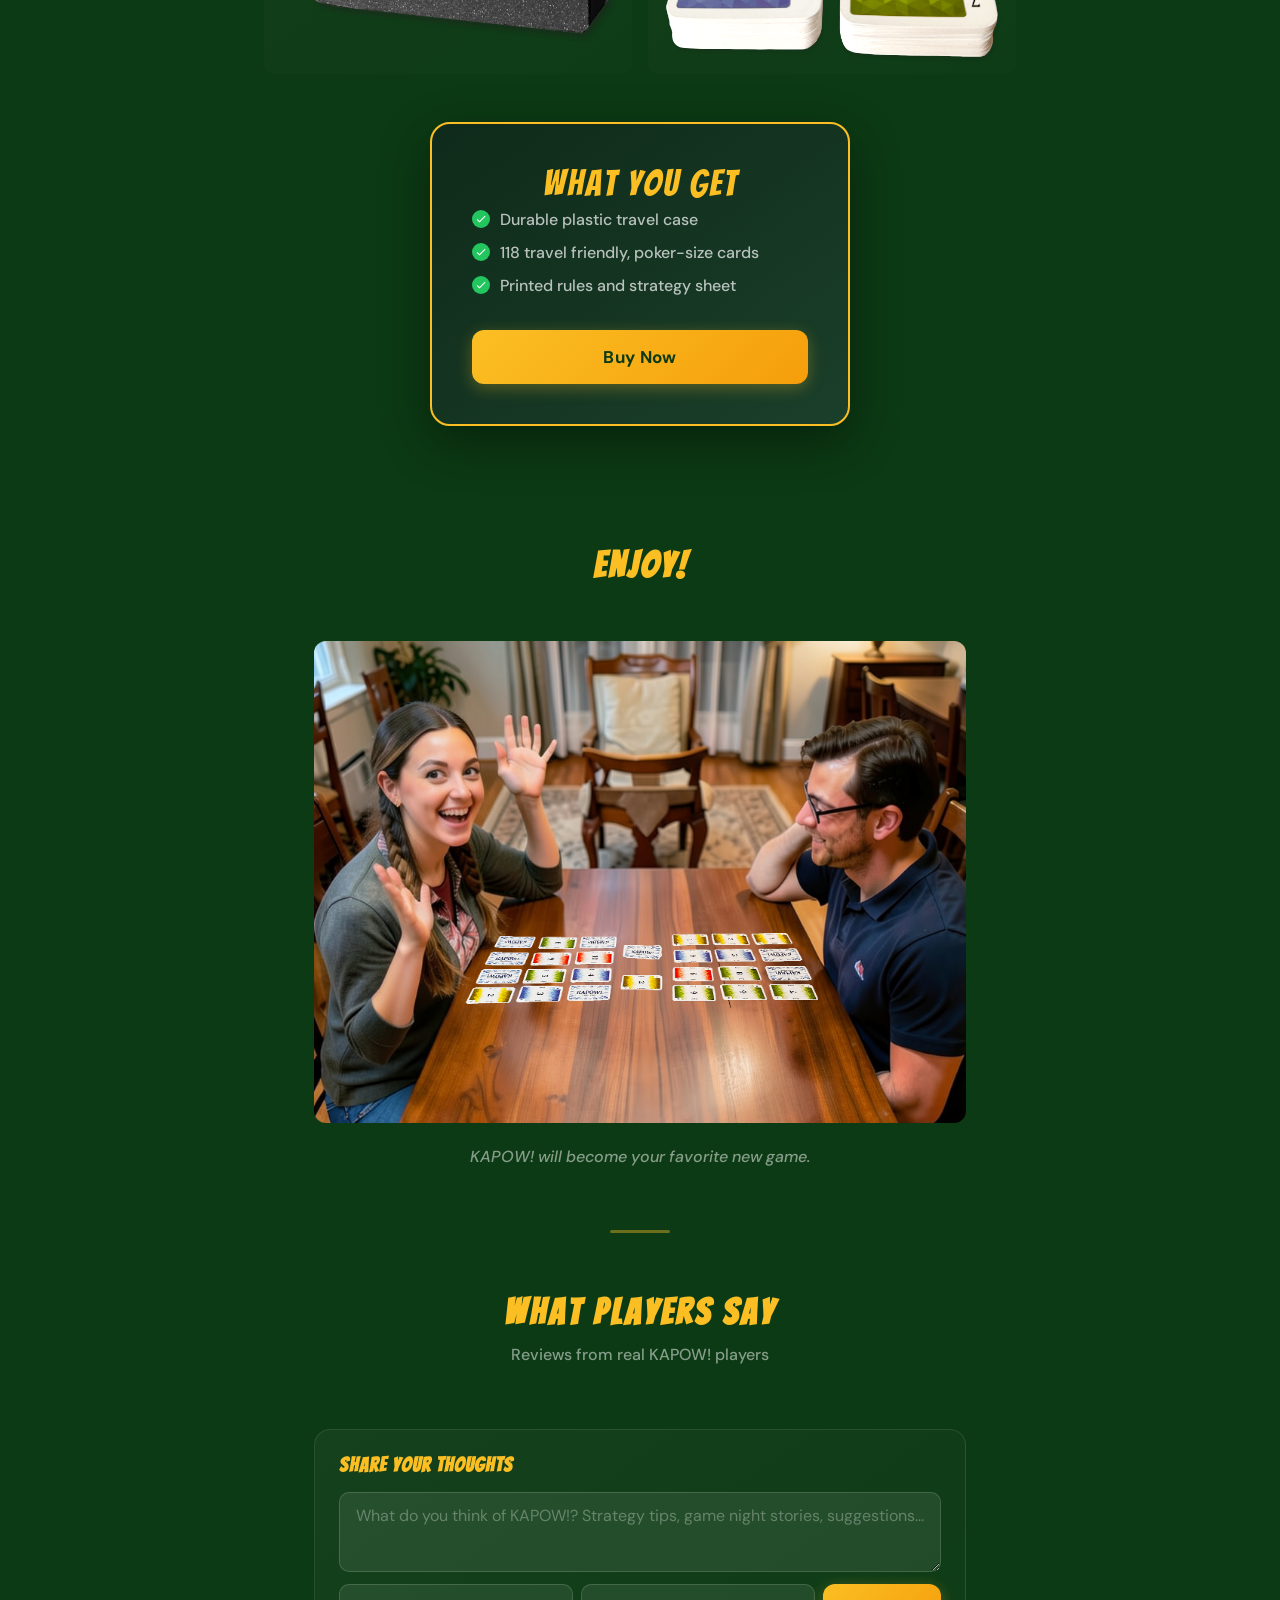
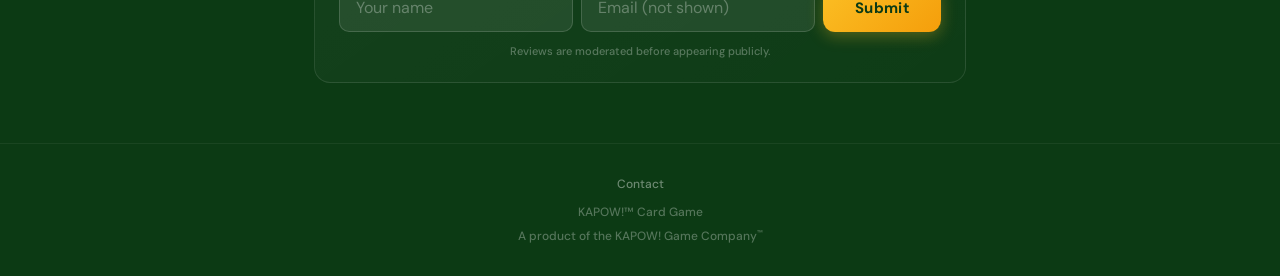
==== commit d74c4ff4: "buy page: text fixes, mobile layout, font sizing, hyperlinks Co-Authored-By: Claude Opus 4.6 <norepl" ====
--- a/buy/index.html
+++ b/buy/index.html
@@ -303,7 +303,7 @@
     }
 
     .feature-card p {
-      font-size: 14px;
+      font-size: 16px;
       color: rgba(255, 255, 255, 0.6);
       line-height: 1.6;
     }
@@ -388,7 +388,7 @@
     }
 
     .price-shipping {
-      font-size: 14px;
+      font-size: 16px;
       color: rgba(255, 255, 255, 0.5);
       margin-top: 4px;
       margin-bottom: 24px;
@@ -400,7 +400,7 @@
     }
 
     .price-includes li {
-      font-size: 14px;
+      font-size: 16px;
       color: rgba(255, 255, 255, 0.7);
       padding: 6px 0;
       list-style: none;
@@ -478,7 +478,7 @@
     }
 
     .step p {
-      font-size: 14px;
+      font-size: 16px;
       color: rgba(255, 255, 255, 0.55);
       line-height: 1.6;
     }
@@ -501,7 +501,7 @@
 
     .reviews-subtitle {
       text-align: center;
-      font-size: 14px;
+      font-size: 16px;
       color: rgba(255, 255, 255, 0.5);
       margin-bottom: 32px;
     }
@@ -521,7 +521,7 @@
     }
 
     .review-card .review-text {
-      font-size: 15px;
+      font-size: 17px;
       color: rgba(255, 255, 255, 0.75);
       line-height: 1.6;
       margin-bottom: 8px;
@@ -537,7 +537,7 @@
     .review-empty {
       text-align: center;
       padding: 24px;
-      font-size: 14px;
+      font-size: 16px;
       color: rgba(255, 255, 255, 0.35);
     }
 
@@ -561,7 +561,7 @@
       width: 100%;
       padding: 12px 16px;
       font-family: var(--font-body);
-      font-size: 14px;
+      font-size: 16px;
       background: rgba(255, 255, 255, 0.08);
       border: 1px solid rgba(255, 255, 255, 0.15);
       border-radius: 10px;
@@ -586,13 +586,14 @@
     .review-form-row {
       display: flex;
       gap: 8px;
+      flex-wrap: wrap;
     }
 
     .review-form-row input {
       flex: 1;
       padding: 12px 16px;
       font-family: var(--font-body);
-      font-size: 14px;
+      font-size: 16px;
       background: rgba(255, 255, 255, 0.08);
       border: 1px solid rgba(255, 255, 255, 0.15);
       border-radius: 10px;
@@ -635,7 +636,7 @@
     }
 
     .email-capture p {
-      font-size: 14px;
+      font-size: 16px;
       color: rgba(255, 255, 255, 0.5);
       margin-bottom: 16px;
     }
@@ -724,7 +725,7 @@
     }
 
     .info-col li {
-      font-size: 14px;
+      font-size: 16px;
       color: rgba(255, 255, 255, 0.7);
       padding: 5px 0;
       padding-left: 20px;
@@ -778,7 +779,7 @@
     }
 
     .card-type-card p {
-      font-size: 14px;
+      font-size: 16px;
       color: rgba(255, 255, 255, 0.6);
       line-height: 1.6;
     }
@@ -806,7 +807,7 @@
     }
 
     .learn li {
-      font-size: 15px;
+      font-size: 17px;
       color: rgba(255, 255, 255, 0.7);
       padding: 6px 0;
       padding-left: 24px;
@@ -814,6 +815,17 @@
       line-height: 1.5;
     }
 
+    .learn a {
+      color: var(--color-accent);
+      text-decoration: none;
+      border-bottom: 1px solid rgba(251, 191, 36, 0.3);
+      transition: border-color 0.2s;
+    }
+
+    .learn a:hover {
+      border-color: var(--color-accent);
+    }
+
     .learn li::before {
       content: '\2022';
       color: var(--color-accent);
@@ -914,6 +926,15 @@
       .btn {
         width: 100%;
         justify-content: center;
+      }
+
+      .review-form-row {
+        flex-direction: column;
+      }
+
+      .review-form-row input,
+      .review-form-row button {
+        width: 100%;
       }
     }
   </style>
@@ -1017,9 +1038,9 @@
   <section class="learn">
     <h2>Learn</h2>
     <ul>
-      <li>Start with our video tutorial</li>
-      <li>Review our online rules and strategy guide</li>
-      <li>Challenge Kai, our awesome AI-tutor, to a game</li>
+      <li>Start with our <a href="https://youtu.be/xAY-B_t0T34" target="_blank" rel="noopener">video tutorial</a></li>
+      <li>Review our online <a href="../Kapow Rules.pdf" target="_blank" rel="noopener">rules and strategy guide</a></li>
+      <li>Challenge <a href="../" target="_blank" rel="noopener">Kai</a>, our awesome AI-tutor, to a game</li>
       <li>Learn as you play</li>
       <li>Request hints and tips</li>
       <li>Ask Kai to explain his moves</li>
@@ -1047,8 +1068,8 @@
     <div class="price-block" id="price-block">
       <div class="price-amount" id="price-display">What You Get</div>
       <ul class="price-includes">
-        <li>Durable Plastic Travel Case</li>
-        <li>118 Travel Friendly, Poker-Size Cards</li>
+        <li>Durable plastic travel case</li>
+        <li>118 travel friendly, poker-size cards</li>
         <li>Printed rules and strategy sheet</li>
       </ul>
       <!-- Buy button — mode switches between email capture and Stripe -->
